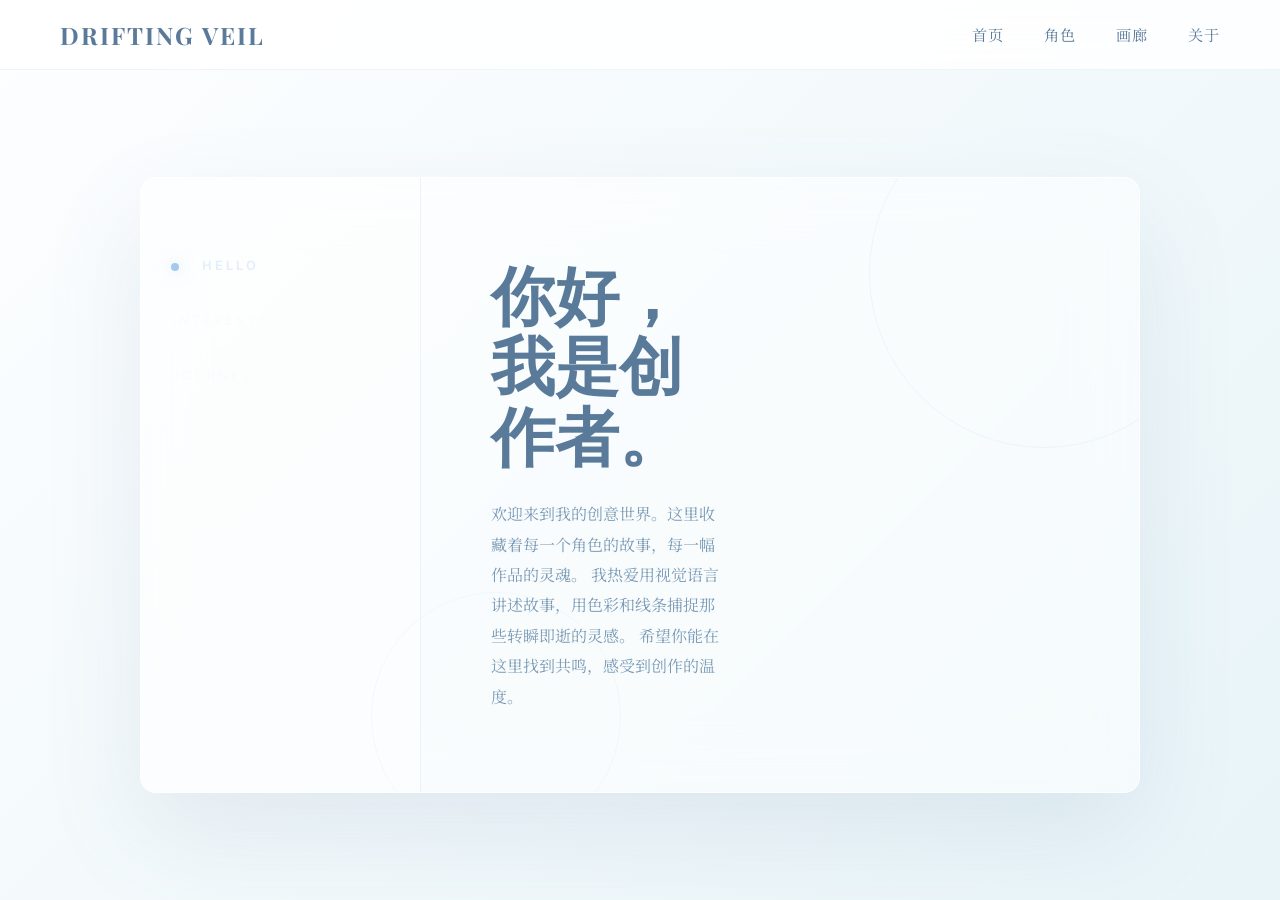
==== about.html @ 8e803399 "Create about.html" ====
<!-- about.html - 关于页面 -->
<!DOCTYPE html>
<html lang="zh-CN">
<head>
    <meta charset="UTF-8">
    <meta name="viewport" content="width=device-width, initial-scale=1.0">
    <title>关于 - Drifting Veil</title>
    
    <link rel="preconnect" href="https://fonts.googleapis.com">
    <link rel="preconnect" href="https://fonts.gstatic.com" crossorigin>
    <link href="https://fonts.googleapis.com/css2?family=Playfair+Display:ital,wght@0,400;0,700;1,400&family=Noto+Serif+SC:wght@400;700&family=Inter:wght@300;400;500;600&family=Dancing+Script:wght@500;600&display=swap" rel="stylesheet">
    
    <script src="https://cdnjs.cloudflare.com/ajax/libs/gsap/3.12.2/gsap.min.js"></script>

    <style>
        :root {
            --primary-blue: #A5C8ED;
            --secondary-blue: #D1E3F8;
            --bg-blue: #F8FAFD;
            --text-blue: #5A7A9A;
            --text-light: #7A9AB5;
            --white: #FFFFFF;
        }

        * {
            margin: 0;
            padding: 0;
            box-sizing: border-box;
        }

        body {
            font-family: 'Inter', 'Noto Serif SC', sans-serif;
            background: linear-gradient(135deg, #fdfeff 0%, #E8F4F8 100%);
            color: var(--text-blue);
            min-height: 100vh;
            display: flex;
            align-items: center;
            justify-content: center;
            overflow-x: hidden;
            padding: 20px;
        }

        /* 导航栏 */
        .navbar {
            position: fixed;
            top: 0;
            left: 0;
            right: 0;
            height: 70px;
            background: rgba(255, 255, 255, 0.85);
            backdrop-filter: blur(20px);
            -webkit-backdrop-filter: blur(20px);
            border-bottom: 1px solid rgba(165, 200, 237, 0.2);
            z-index: 1000;
            display: flex;
            align-items: center;
            justify-content: space-between;
            padding: 0 60px;
        }

        .logo {
            font-family: 'Playfair Display', serif;
            font-size: 1.5rem;
            font-weight: 700;
            color: var(--text-blue);
            letter-spacing: 2px;
        }

        .nav-links {
            display: flex;
            gap: 40px;
            list-style: none;
        }

        .nav-links a {
            text-decoration: none;
            color: var(--text-blue);
            font-size: 0.95rem;
            font-weight: 400;
            letter-spacing: 1px;
            transition: color 0.3s ease;
            position: relative;
        }

        .nav-links a::after {
            content: '';
            position: absolute;
            bottom: -5px;
            left: 0;
            width: 0;
            height: 2px;
            background: var(--primary-blue);
            transition: width 0.3s ease;
        }

        .nav-links a:hover {
            color: var(--primary-blue);
        }

        .nav-links a:hover::after {
            width: 100%;
        }

        /* 主容器 */
        .about-container {
            width: 100%;
            max-width: 1000px;
            min-height: 600px;
            display: flex;
            background: rgba(255, 255, 255, 0.5);
            backdrop-filter: blur(30px);
            -webkit-backdrop-filter: blur(30px);
            border-radius: 16px;
            box-shadow: 0 40px 100px rgba(90, 122, 154, 0.12);
            border: 1px solid rgba(255, 255, 255, 0.8);
            position: relative;
            overflow: hidden;
            margin-top: 70px;
        }

        /* 左侧导航 */
        .nav-sidebar {
            width: 280px;
            padding: 80px 50px;
            display: flex;
            flex-direction: column;
            border-right: 1px solid rgba(165, 200, 237, 0.2);
            position: relative;
            background: rgba(255, 255, 255, 0.3);
        }

        .nav-item {
            font-size: 0.8rem;
            letter-spacing: 3px;
            text-transform: uppercase;
            margin-bottom: 40px;
            cursor: pointer;
            color: var(--text-blue);
            opacity: 0.4;
            transition: all 0.4s ease;
            position: relative;
            font-weight: 600;
            padding-left: 0;
        }

        .nav-item:hover {
            opacity: 0.8;
            padding-left: 15px;
        }

        .nav-item.active {
            opacity: 1;
            padding-left: 25px;
            color: var(--primary-blue);
        }

        /* 指示点 */
        .active-dot {
            position: absolute;
            left: 30px;
            width: 8px;
            height: 8px;
            background: var(--primary-blue);
            border-radius: 50%;
            top: 85px;
            pointer-events: none;
            box-shadow: 0 0 15px rgba(165, 200, 237, 0.6);
        }

        /* 右侧内容区 */
        .content-area {
            flex: 1;
            display: flex;
            padding: 80px 70px;
            align-items: center;
            gap: 60px;
            position: relative;
        }

        .text-part {
            flex: 1.3;
            z-index: 2;
        }

        .greeting {
            font-family: 'Playfair Display', serif;
            font-size: 4rem;
            line-height: 1.1;
            margin-bottom: 30px;
            color: var(--text-blue);
            font-weight: 700;
        }

        .bio-text {
            font-size: 1rem;
            line-height: 1.9;
            color: var(--text-light);
            opacity: 1;
            transform: translateY(0);
        }

        /* 拍立得照片 */
        .photo-part {
            flex: 0.9;
            position: relative;
            display: flex;
            align-items: center;
            justify-content: center;
        }

        .polaroid-frame {
            background: white;
            padding: 15px 15px 55px 15px;
            box-shadow: 0 25px 60px rgba(90, 122, 154, 0.15);
            transform: rotate(3deg);
            width: 280px;
            position: relative;
            overflow: hidden;
            border-radius: 4px;
            transition: all 0.5s ease;
        }

        .polaroid-frame:hover {
            transform: rotate(0deg) scale(1.05);
            box-shadow: 0 30px 70px rgba(90, 122, 154, 0.2);
        }

        .polaroid-frame img {
            width: 100%;
            height: 320px;
            object-fit: cover;
            display: block;
            border-radius: 2px;
        }

        .photo-tag {
            position: absolute;
            bottom: 15px;
            left: 0;
            right: 0;
            text-align: center;
            font-family: 'Dancing Script', cursive;
            font-size: 1.3rem;
            color: var(--primary-blue);
        }

        /* 装饰圆圈 */
        .decor-circle {
            position: absolute;
            width: 350px;
            height: 350px;
            border: 1px solid rgba(165, 200, 237, 0.15);
            border-radius: 50%;
            top: -80px;
            right: -80px;
            z-index: 0;
            pointer-events: none;
        }

        .decor-circle-2 {
            position: absolute;
            width: 250px;
            height: 250px;
            border: 1px solid rgba(165, 200, 237, 0.1);
            border-radius: 50%;
            bottom: -50px;
            left: -50px;
            z-index: 0;
            pointer-events: none;
        }

        /* 响应式 */
        @media (max-width: 1024px) {
            .about-container {
                flex-direction: column;
                max-width: 90vw;
            }

            .nav-sidebar {
                width: 100%;
                flex-direction: row;
                padding: 30px 40px;
                overflow-x: auto;
                border-right: none;
                border-bottom: 1px solid rgba(165, 200, 237, 0.2);
            }

            .nav-item {
                margin-bottom: 0;
                margin-right: 30px;
                white-space: nowrap;
            }

            .active-dot {
                display: none;
            }

            .content-area {
                flex-direction: column-reverse;
                padding: 50px 40px;
                text-align: center;
                gap: 40px;
            }

            .greeting {
                font-size: 3rem;
            }

            .polaroid-frame {
                width: 240px;
                transform: rotate(0);
            }
        }

        @media (max-width: 768px) {
            .navbar {
                padding: 0 20px;
            }

            .nav-links {
                gap: 20px;
                font-size: 0.85rem;
            }

            .content-area {
                padding: 40px 30px;
            }

            .greeting {
                font-size: 2.5rem;
            }

            .bio-text {
                font-size: 0.95rem;
            }
        }
    </style>
</head>
<body>
    <!-- 导航栏 -->
    <nav class="navbar">
        <div class="logo">DRIFTING VEIL</div>
        <ul class="nav-links">
            <li><a href="index.html">首页</a></li>
            <li><a href="characters.html">角色</a></li>
            <li><a href="#gallery">画廊</a></li>
            <li><a href="about.html">关于</a></li>
        </ul>
    </nav>

    <div class="about-container">
        <!-- 侧边导航 -->
        <nav class="nav-sidebar">
            <div class="active-dot"></div>
            <div class="nav-item active" onclick="switchContent(0, this)">Hello</div>
            <div class="nav-item" onclick="switchContent(1, this)">Interests</div>
            <div class="nav-item" onclick="switchContent(2, this)">Journey</div>
            <div class="nav-item" onclick="switchContent(3, this)">Dreams</div>
        </nav>

        <!-- 内容区 -->
        <div class="content-area">
            <div class="decor-circle"></div>
            <div class="decor-circle-2"></div>
            
            <div class="text-part">
                <h1 class="greeting" id="content-title">你好，<br>我是创作者。</h1>
                <p class="bio-text" id="content-text">
                    欢迎来到我的创意世界。这里收藏着每一个角色的故事，每一幅作品的灵魂。
                    我热爱用视觉语言讲述故事，用色彩和线条捕捉那些转瞬即逝的灵感。
                    希望你能在这里找到共鸣，感受到创作的温度。
                </p>
            </div>

            <div class="photo-part">
                <div class="polaroid-frame" id="photo-frame">
                    <img id="main-photo" src="assets/images/about/about-1.jpg" alt="About Me">
                    <div class="photo-tag" id="photo-tag">我的工作室</div>
                </div>
            </div>
        </div>
    </div>

    <!-- 数据文件 -->
    <script src="data/about.js"></script>

    <script>
        // 默认数据（如果没有加载 about.js）
        if (!window.ABOUT_DATA) {
            window.ABOUT_DATA = [
                {
                    title: "你好，<br>我是创作者。",
                    text: "欢迎来到我的创意世界。这里收藏着每一个角色的故事，每一幅作品的灵魂。我热爱用视觉语言讲述故事，用色彩和线条捕捉那些转瞬即逝的灵感。希望你能在这里找到共鸣，感受到创作的温度。",
                    image: "assets/images/about/about-1.jpg",
                    tag: "我的工作室"
                },
                {
                    title: "创作<br>热情。",
                    text: "关于我的兴趣：我热衷于角色设计、插画创作和视觉叙事。对我来说，每一个角色都是一个独立的世界，每一幅画都承载着一段故事。在创作之外，我喜欢收集灵感、阅读奇幻小说和探索新的艺术风格。",
                    image: "assets/images/about/about-2.jpg",
                    tag: "创作日常"
                },
                {
                    title: "漫长的<br>旅程。",
                    text: "一段旅程：从最初的涂鸦到现在的作品集，我的创作之路充满了探索与成长。这些年来，我学会了如何将想象转化为视觉，如何用作品与观众对话。每一次创作都是一次新的冒险。",
                    image: "assets/images/about/about-3.jpg",
                    tag: "成长轨迹"
                },
                {
                    title: "未来的<br>梦想。",
                    text: "未来的梦想：希望能创作出更多打动人心的角色和故事，建立属于自己的创作宇宙。愿每一个看到我作品的人，都能在其中找到属于自己的那份感动和共鸣。让我们一起在创意的海洋中航行。",
                    image: "assets/images/about/about-4.jpg",
                    tag: "梦想之地"
                }
            ];
        }

        const data = window.ABOUT_DATA;

        function switchContent(index, element) {
            // 1. 更新导航状态
            document.querySelectorAll('.nav-item').forEach(item => item.classList.remove('active'));
            element.classList.add('active');

            // 2. 移动指示点（桌面端）
            const dot = document.querySelector('.active-dot');
            if (window.innerWidth > 1024) {
                const targetY = element.offsetTop + 5;
                gsap.to(dot, { 
                    top: targetY + 'px', 
                    duration: 0.6, 
                    ease: "back.out(1.7)" 
                });
            }

            // 3. 内容转场动画
            const timeline = gsap.timeline();

            // 隐藏当前内容
            timeline.to(["#content-title", "#content-text"], {
                opacity: 0,
                y: 20,
                duration: 0.4,
                stagger: 0.08
            });

            timeline.to("#photo-frame", {
                opacity: 0,
                scale: 0.9,
                rotation: 0,
                duration: 0.4
            }, "<");

            // 更新数据
            timeline.call(() => {
                document.getElementById('content-title').innerHTML = data[index].title;
                document.getElementById('content-text').innerText = data[index].text;
                document.getElementById('main-photo').src = data[index].image;
                document.getElementById('photo-tag').innerText = data[index].tag;
            });

            // 显示新内容
            timeline.to(["#content-title", "#content-text"], {
                opacity: 1,
                y: 0,
                duration: 0.6,
                stagger: 0.1,
                ease: "power2.out"
            });

            // 照片框随机旋转效果
            const randomRotation = (Math.random() - 0.5) * 10 + 3;
            timeline.to("#photo-frame", {
                opacity: 1,
                scale: 1,
                rotation: randomRotation,
                duration: 1,
                ease: "elastic.out(1, 0.5)"
            }, "<0.2");
        }

        // 页面加载动画
        window.addEventListener('load', () => {
            gsap.from(".about-container", {
                scale: 0.95,
                opacity: 0,
                duration: 1,
                ease: "power3.out",
                delay: 0.2
            });

            gsap.from(".nav-item", {
                opacity: 0,
                x: -20,
                duration: 0.6,
                stagger: 0.1,
                ease: "power2.out",
                delay: 0.5
            });

            gsap.from([".greeting", ".bio-text"], {
                opacity: 0,
                y: 30,
                duration: 0.8,
                stagger: 0.2,
                ease: "power3.out",
                delay: 0.8
            });

            gsap.from(".polaroid-frame", {
                opacity: 0,
                scale: 0.8,
                rotation: -10,
                duration: 1,
                ease: "back.out(1.7)",
                delay: 1
            });
        });

        // 鼠标跟随效果（照片框）
        const photoFrame = document.getElementById('photo-frame');
        const contentArea = document.querySelector('.content-area');

        contentArea.addEventListener('mousemove', (e) => {
            const rect = contentArea.getBoundingClientRect();
            const x = (e.clientX - rect.left - rect.width / 2) / rect.width;
            const y = (e.clientY - rect.top - rect.height / 2) / rect.height;

            gsap.to(photoFrame, {
                x: x * 15,
                y: y * 15,
                duration: 0.8,
                ease: "power2.out"
            });
        });

        contentArea.addEventListener('mouseleave', () => {
            gsap.to(photoFrame, {
                x: 0,
                y: 0,
                duration: 0.8,
                ease: "power2.out"
            });
        });
    </script>
</body>
</html>
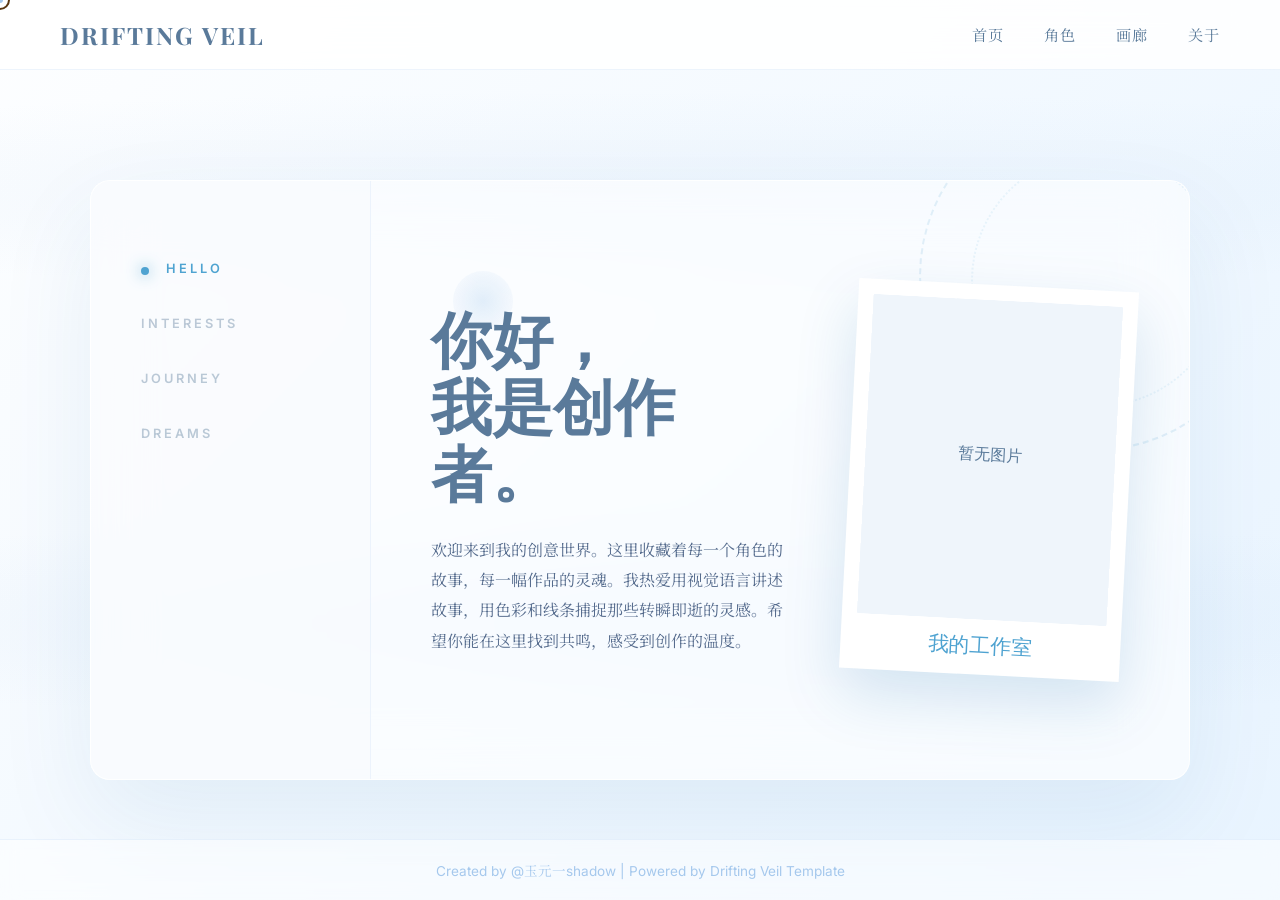
==== commit 3df95ced: "Update about.html" ====
--- a/about.html
+++ b/about.html
@@ -1,14 +1,13 @@
-<!-- about.html - 关于页面 -->
 <!DOCTYPE html>
 <html lang="zh-CN">
 <head>
     <meta charset="UTF-8">
     <meta name="viewport" content="width=device-width, initial-scale=1.0">
-    <title>关于 - Drifting Veil</title>
+    <title>About Me - Drifting Veil</title>
     
     <link rel="preconnect" href="https://fonts.googleapis.com">
     <link rel="preconnect" href="https://fonts.gstatic.com" crossorigin>
-    <link href="https://fonts.googleapis.com/css2?family=Playfair+Display:ital,wght@0,400;0,700;1,400&family=Noto+Serif+SC:wght@400;700&family=Inter:wght@300;400;500;600&family=Dancing+Script:wght@500;600&display=swap" rel="stylesheet">
+    <link href="https://fonts.googleapis.com/css2?family=Playfair+Display:ital,wght@0,400;0,700;1,400&family=Noto+Serif+SC:wght@400;700&family=Inter:wght@300;400;500&family=Dancing+Script:wght@600&display=swap" rel="stylesheet">
     
     <script src="https://cdnjs.cloudflare.com/ajax/libs/gsap/3.12.2/gsap.min.js"></script>
 
@@ -18,8 +17,7 @@
             --secondary-blue: #D1E3F8;
             --bg-blue: #F8FAFD;
             --text-blue: #5A7A9A;
-            --text-light: #7A9AB5;
-            --white: #FFFFFF;
+            --accent-blue: #4FA3D1;
         }
 
         * {
@@ -30,17 +28,41 @@
 
         body {
             font-family: 'Inter', 'Noto Serif SC', sans-serif;
-            background: linear-gradient(135deg, #fdfeff 0%, #E8F4F8 100%);
+            background: linear-gradient(135deg, #fdfeff 0%, #e8f4ff 100%);
             color: var(--text-blue);
-            min-height: 100vh;
-            display: flex;
-            align-items: center;
-            justify-content: center;
             overflow-x: hidden;
-            padding: 20px;
-        }
-
-        /* 导航栏 */
+            cursor: none;
+        }
+
+        /* ================= 自定义光标 ================= */
+        .custom-cursor {
+            position: fixed;
+            width: 20px;
+            height: 20px;
+            border: 2px solid var(--primary-blue);
+            border-radius: 50%;
+            pointer-events: none;
+            z-index: 10000;
+            transition: transform 0.15s ease;
+            mix-blend-mode: difference;
+        }
+
+        .cursor-dot {
+            position: fixed;
+            width: 6px;
+            height: 6px;
+            background: var(--primary-blue);
+            border-radius: 50%;
+            pointer-events: none;
+            z-index: 10001;
+        }
+
+        .custom-cursor.hover {
+            transform: scale(2);
+            background: rgba(165, 200, 237, 0.1);
+        }
+
+        /* ================= 导航栏 ================= */
         .navbar {
             position: fixed;
             top: 0;
@@ -101,32 +123,79 @@
             width: 100%;
         }
 
+        /* ================= 主容器 ================= */
+        .about-wrapper {
+            min-height: 100vh;
+            display: flex;
+            align-items: center;
+            justify-content: center;
+            padding: 100px 20px 40px;
+            position: relative;
+        }
+
+        /* 装饰波浪 */
+        .wave-decoration {
+            position: absolute;
+            width: 100%;
+            height: 100%;
+            top: 0;
+            left: 0;
+            pointer-events: none;
+            overflow: hidden;
+            z-index: 0;
+        }
+
+        .wave {
+            position: absolute;
+            width: 200%;
+            height: 200px;
+            background: radial-gradient(ellipse at center, rgba(165, 200, 237, 0.1) 0%, transparent 70%);
+            border-radius: 50%;
+            animation: waveFloat 15s ease-in-out infinite;
+        }
+
+        .wave-1 {
+            top: 10%;
+            left: -50%;
+            animation-delay: 0s;
+        }
+
+        .wave-2 {
+            bottom: 20%;
+            right: -50%;
+            animation-delay: 5s;
+        }
+
+        @keyframes waveFloat {
+            0%, 100% { transform: translateY(0) scale(1); }
+            50% { transform: translateY(-30px) scale(1.1); }
+        }
+
         /* 主容器 */
         .about-container {
             width: 100%;
-            max-width: 1000px;
+            max-width: 1100px;
             min-height: 600px;
             display: flex;
-            background: rgba(255, 255, 255, 0.5);
+            background: rgba(255, 255, 255, 0.6);
             backdrop-filter: blur(30px);
-            -webkit-backdrop-filter: blur(30px);
-            border-radius: 16px;
-            box-shadow: 0 40px 100px rgba(90, 122, 154, 0.12);
+            border-radius: 20px;
+            box-shadow: 0 40px 100px rgba(0, 94, 158, 0.08);
             border: 1px solid rgba(255, 255, 255, 0.8);
             position: relative;
+            z-index: 1;
             overflow: hidden;
-            margin-top: 70px;
-        }
-
-        /* 左侧导航 */
+        }
+
+        /* ================= 左侧：标签导航 ================= */
         .nav-sidebar {
             width: 280px;
             padding: 80px 50px;
             display: flex;
             flex-direction: column;
-            border-right: 1px solid rgba(165, 200, 237, 0.2);
+            border-right: 1px solid rgba(165, 200, 237, 0.15);
             position: relative;
-            background: rgba(255, 255, 255, 0.3);
+            background: rgba(248, 250, 253, 0.5);
         }
 
         .nav-item {
@@ -137,10 +206,10 @@
             cursor: pointer;
             color: var(--text-blue);
             opacity: 0.4;
-            transition: all 0.4s ease;
+            transition: all 0.4s cubic-bezier(0.34, 1.56, 0.64, 1);
             position: relative;
             font-weight: 600;
-            padding-left: 0;
+                        padding-left: 0;
         }
 
         .nav-item:hover {
@@ -151,27 +220,27 @@
         .nav-item.active {
             opacity: 1;
             padding-left: 25px;
-            color: var(--primary-blue);
-        }
-
-        /* 指示点 */
+            color: var(--accent-blue);
+        }
+
+        /* 蓝色指示点 */
         .active-dot {
             position: absolute;
-            left: 30px;
+            left: 50px;
             width: 8px;
             height: 8px;
-            background: var(--primary-blue);
+            background: var(--accent-blue);
             border-radius: 50%;
-            top: 85px;
-            pointer-events: none;
-            box-shadow: 0 0 15px rgba(165, 200, 237, 0.6);
-        }
-
-        /* 右侧内容区 */
+            top: 86px;
+            box-shadow: 0 0 15px var(--accent-blue);
+            transition: all 0.6s cubic-bezier(0.34, 1.56, 0.64, 1);
+        }
+
+        /* ================= 右侧：内容区 ================= */
         .content-area {
             flex: 1;
             display: flex;
-            padding: 80px 70px;
+            padding: 80px 60px;
             align-items: center;
             gap: 60px;
             position: relative;
@@ -184,7 +253,7 @@
 
         .greeting {
             font-family: 'Playfair Display', serif;
-            font-size: 4rem;
+            font-size: 3.8rem;
             line-height: 1.1;
             margin-bottom: 30px;
             color: var(--text-blue);
@@ -194,7 +263,13 @@
         .bio-text {
             font-size: 1rem;
             line-height: 1.9;
-            color: var(--text-light);
+            color: #556B8D;
+            opacity: 0;
+            transform: translateY(20px);
+            transition: all 0.6s ease;
+        }
+
+        .bio-text.show {
             opacity: 1;
             transform: translateY(0);
         }
@@ -211,18 +286,17 @@
         .polaroid-frame {
             background: white;
             padding: 15px 15px 55px 15px;
-            box-shadow: 0 25px 60px rgba(90, 122, 154, 0.15);
+            box-shadow: 0 25px 60px rgba(0, 94, 158, 0.15);
             transform: rotate(3deg);
             width: 280px;
             position: relative;
-            overflow: hidden;
-            border-radius: 4px;
-            transition: all 0.5s ease;
+            overflow: visible;
+            transition: all 0.8s cubic-bezier(0.34, 1.56, 0.64, 1);
         }
 
         .polaroid-frame:hover {
             transform: rotate(0deg) scale(1.05);
-            box-shadow: 0 30px 70px rgba(90, 122, 154, 0.2);
+            box-shadow: 0 30px 70px rgba(0, 94, 158, 0.25);
         }
 
         .polaroid-frame img {
@@ -237,11 +311,12 @@
             position: absolute;
             bottom: 15px;
             left: 0;
-            right: 0;
+            width: 100%;
             text-align: center;
             font-family: 'Dancing Script', cursive;
             font-size: 1.3rem;
-            color: var(--primary-blue);
+            color: var(--accent-blue);
+            padding: 0 15px;
         }
 
         /* 装饰圆圈 */
@@ -249,46 +324,120 @@
             position: absolute;
             width: 350px;
             height: 350px;
-            border: 1px solid rgba(165, 200, 237, 0.15);
+            border: 2px dashed rgba(79, 163, 209, 0.15);
             border-radius: 50%;
             top: -80px;
             right: -80px;
             z-index: 0;
-            pointer-events: none;
-        }
-
-        .decor-circle-2 {
+            animation: rotateCircle 30s linear infinite;
+        }
+
+        @keyframes rotateCircle {
+            from { transform: rotate(0deg); }
+            to { transform: rotate(360deg); }
+        }
+
+        .decor-circle::before {
+            content: '';
             position: absolute;
             width: 250px;
             height: 250px;
-            border: 1px solid rgba(165, 200, 237, 0.1);
+            border: 2px dotted rgba(79, 163, 209, 0.1);
             border-radius: 50%;
-            bottom: -50px;
-            left: -50px;
-            z-index: 0;
+            top: 50px;
+            left: 50px;
+        }
+
+        /* 漂浮装饰元素 */
+        .float-element {
+            position: absolute;
+            width: 60px;
+            height: 60px;
+            border-radius: 50%;
+            background: radial-gradient(circle, rgba(165, 200, 237, 0.3), transparent);
             pointer-events: none;
-        }
-
-        /* 响应式 */
-        @media (max-width: 1024px) {
+            animation: floatAround 20s ease-in-out infinite;
+        }
+
+        .float-element-1 {
+            top: 15%;
+            left: 10%;
+            animation-delay: 0s;
+        }
+
+        .float-element-2 {
+            bottom: 20%;
+            right: 15%;
+            animation-delay: 7s;
+        }
+
+        @keyframes floatAround {
+            0%, 100% { transform: translate(0, 0) scale(1); }
+            25% { transform: translate(30px, -30px) scale(1.2); }
+            50% { transform: translate(-20px, 20px) scale(0.8); }
+            75% { transform: translate(40px, 10px) scale(1.1); }
+        }
+
+        /* 页脚 */
+        footer {
+            position: fixed;
+            bottom: 0;
+            left: 0;
+            right: 0;
+            padding: 20px;
+            text-align: center;
+            color: var(--primary-blue);
+            font-size: 0.85rem;
+            background: rgba(255, 255, 255, 0.5);
+            backdrop-filter: blur(10px);
+            border-top: 1px solid rgba(165, 200, 237, 0.2);
+            z-index: 100;
+        }
+
+        /* 移动端适配 */
+        @media (max-width: 968px) {
+            body {
+                cursor: auto;
+            }
+
+            .custom-cursor, .cursor-dot {
+                display: none;
+            }
+
+            .navbar {
+                padding: 0 20px;
+            }
+
+            .nav-links {
+                gap: 20px;
+                font-size: 0.85rem;
+            }
+
             .about-container {
                 flex-direction: column;
-                max-width: 90vw;
+                min-height: auto;
             }
 
             .nav-sidebar {
                 width: 100%;
                 flex-direction: row;
-                padding: 30px 40px;
+                padding: 30px 20px;
                 overflow-x: auto;
                 border-right: none;
-                border-bottom: 1px solid rgba(165, 200, 237, 0.2);
+                border-bottom: 1px solid rgba(165, 200, 237, 0.15);
+                gap: 10px;
             }
 
             .nav-item {
                 margin-bottom: 0;
                 margin-right: 30px;
                 white-space: nowrap;
+                font-size: 0.75rem;
+            }
+
+            .nav-item:hover,
+            .nav-item.active {
+                padding-left: 0;
             }
 
             .active-dot {
@@ -297,251 +446,289 @@
 
             .content-area {
                 flex-direction: column-reverse;
-                padding: 50px 40px;
+                padding: 50px 30px;
                 text-align: center;
                 gap: 40px;
             }
 
             .greeting {
-                font-size: 3rem;
+                font-size: 2.5rem;
+            }
+
+            .bio-text {
+                font-size: 0.95rem;
             }
 
             .polaroid-frame {
                 width: 240px;
                 transform: rotate(0);
             }
-        }
-
-        @media (max-width: 768px) {
-            .navbar {
-                padding: 0 20px;
-            }
-
-            .nav-links {
-                gap: 20px;
-                font-size: 0.85rem;
-            }
-
-            .content-area {
-                padding: 40px 30px;
-            }
-
-            .greeting {
-                font-size: 2.5rem;
-            }
-
-            .bio-text {
-                font-size: 0.95rem;
+
+            .polaroid-frame img {
+                height: 280px;
+            }
+
+            .decor-circle {
+                width: 250px;
+                height: 250px;
+                top: -50px;
+                right: -50px;
             }
         }
     </style>
 </head>
 <body>
+    <!-- 自定义光标 -->
+    <div class="custom-cursor"></div>
+    <div class="cursor-dot"></div>
+
     <!-- 导航栏 -->
     <nav class="navbar">
         <div class="logo">DRIFTING VEIL</div>
         <ul class="nav-links">
             <li><a href="index.html">首页</a></li>
             <li><a href="characters.html">角色</a></li>
-            <li><a href="#gallery">画廊</a></li>
+            <li><a href="gallery.html">画廊</a></li>
             <li><a href="about.html">关于</a></li>
         </ul>
     </nav>
 
-    <div class="about-container">
-        <!-- 侧边导航 -->
-        <nav class="nav-sidebar">
-            <div class="active-dot"></div>
-            <div class="nav-item active" onclick="switchContent(0, this)">Hello</div>
-            <div class="nav-item" onclick="switchContent(1, this)">Interests</div>
-            <div class="nav-item" onclick="switchContent(2, this)">Journey</div>
-            <div class="nav-item" onclick="switchContent(3, this)">Dreams</div>
-        </nav>
-
-        <!-- 内容区 -->
-        <div class="content-area">
-            <div class="decor-circle"></div>
-            <div class="decor-circle-2"></div>
-            
-            <div class="text-part">
-                <h1 class="greeting" id="content-title">你好，<br>我是创作者。</h1>
-                <p class="bio-text" id="content-text">
-                    欢迎来到我的创意世界。这里收藏着每一个角色的故事，每一幅作品的灵魂。
-                    我热爱用视觉语言讲述故事，用色彩和线条捕捉那些转瞬即逝的灵感。
-                    希望你能在这里找到共鸣，感受到创作的温度。
-                </p>
-            </div>
-
-            <div class="photo-part">
-                <div class="polaroid-frame" id="photo-frame">
-                    <img id="main-photo" src="assets/images/about/about-1.jpg" alt="About Me">
-                    <div class="photo-tag" id="photo-tag">我的工作室</div>
+    <!-- 主内容 -->
+    <div class="about-wrapper">
+        <!-- 装饰波浪 -->
+        <div class="wave-decoration">
+            <div class="wave wave-1"></div>
+            <div class="wave wave-2"></div>
+        </div>
+
+        <div class="about-container">
+            <!-- 侧边导航 -->
+            <nav class="nav-sidebar">
+                <div class="active-dot" id="activeDot"></div>
+                <div class="nav-item active" data-index="0">Hello</div>
+                <div class="nav-item" data-index="1">Interests</div>
+                <div class="nav-item" data-index="2">Journey</div>
+                <div class="nav-item" data-index="3">Dreams</div>
+            </nav>
+
+            <!-- 内容区 -->
+            <div class="content-area">
+                <div class="decor-circle"></div>
+                <div class="float-element float-element-1"></div>
+                <div class="float-element float-element-2"></div>
+                
+                <div class="text-part">
+                    <h1 class="greeting" id="contentTitle">你好，<br>我是创作者。</h1>
+                    <p class="bio-text show" id="contentText">
+                        欢迎来到我的创意世界。这里收藏着每一个角色的故事，每一幅作品的灵魂。
+                    </p>
+                </div>
+
+                <div class="photo-part">
+                    <div class="polaroid-frame" id="photoFrame">
+                        <img id="mainPhoto" src="assets/images/about/about-1.jpg" alt="About Me">
+                        <div class="photo-tag" id="photoTag">我的工作室</div>
+                    </div>
                 </div>
             </div>
         </div>
     </div>
 
+    <footer>
+        <p>Created by @玉元一shadow | Powered by Drifting Veil Template</p>
+    </footer>
+
     <!-- 数据文件 -->
     <script src="data/about.js"></script>
 
     <script>
-        // 默认数据（如果没有加载 about.js）
-        if (!window.ABOUT_DATA) {
-            window.ABOUT_DATA = [
-                {
-                    title: "你好，<br>我是创作者。",
-                    text: "欢迎来到我的创意世界。这里收藏着每一个角色的故事，每一幅作品的灵魂。我热爱用视觉语言讲述故事，用色彩和线条捕捉那些转瞬即逝的灵感。希望你能在这里找到共鸣，感受到创作的温度。",
-                    image: "assets/images/about/about-1.jpg",
-                    tag: "我的工作室"
-                },
-                {
-                    title: "创作<br>热情。",
-                    text: "关于我的兴趣：我热衷于角色设计、插画创作和视觉叙事。对我来说，每一个角色都是一个独立的世界，每一幅画都承载着一段故事。在创作之外，我喜欢收集灵感、阅读奇幻小说和探索新的艺术风格。",
-                    image: "assets/images/about/about-2.jpg",
-                    tag: "创作日常"
-                },
-                {
-                    title: "漫长的<br>旅程。",
-                    text: "一段旅程：从最初的涂鸦到现在的作品集，我的创作之路充满了探索与成长。这些年来，我学会了如何将想象转化为视觉，如何用作品与观众对话。每一次创作都是一次新的冒险。",
-                    image: "assets/images/about/about-3.jpg",
-                    tag: "成长轨迹"
-                },
-                {
-                    title: "未来的<br>梦想。",
-                    text: "未来的梦想：希望能创作出更多打动人心的角色和故事，建立属于自己的创作宇宙。愿每一个看到我作品的人，都能在其中找到属于自己的那份感动和共鸣。让我们一起在创意的海洋中航行。",
-                    image: "assets/images/about/about-4.jpg",
-                    tag: "梦想之地"
-                }
-            ];
-        }
-
-        const data = window.ABOUT_DATA;
+        // ================= 自定义光标 =================
+        const cursor = document.querySelector('.custom-cursor');
+        const cursorDot = document.querySelector('.cursor-dot');
+        
+        let mouseX = 0, mouseY = 0;
+        let cursorX = 0, cursorY = 0;
+        let dotX = 0, dotY = 0;
+
+        document.addEventListener('mousemove', (e) => {
+            mouseX = e.clientX;
+            mouseY = e.clientY;
+        });
+
+        function animateCursor() {
+            cursorX += (mouseX - cursorX) * 0.15;
+            cursorY += (mouseY - cursorY) * 0.15;
+            cursor.style.transform = `translate(${cursorX - 10}px, ${cursorY - 10}px)`;
+
+            dotX += (mouseX - dotX) * 0.25;
+            dotY += (mouseY - dotY) * 0.25;
+            cursorDot.style.transform = `translate(${dotX - 3}px, ${dotY - 3}px)`;
+
+            requestAnimationFrame(animateCursor);
+        }
+        animateCursor();
+
+        // 悬停效果
+        document.querySelectorAll('a, .nav-item, .polaroid-frame').forEach(el => {
+            el.addEventListener('mouseenter', () => cursor.classList.add('hover'));
+            el.addEventListener('mouseleave', () => cursor.classList.remove('hover'));
+        });
+
+        // ================= 数据加载与切换 =================
+        const aboutData = window.ABOUT_DATA || [
+            {
+                title: "你好，<br>我是创作者。",
+                text: "欢迎来到我的创意世界。",
+                image: "assets/images/about/about-1.jpg",
+                tag: "我的工作室"
+            }
+        ];
+
+        const navItems = document.querySelectorAll('.nav-item');
+        const activeDot = document.getElementById('activeDot');
+        const contentTitle = document.getElementById('contentTitle');
+        const contentText = document.getElementById('contentText');
+        const mainPhoto = document.getElementById('mainPhoto');
+        const photoTag = document.getElementById('photoTag');
+        const photoFrame = document.getElementById('photoFrame');
+
+        // 初始化
+        updateContent(0);
+
+        // 导航点击事件
+        navItems.forEach((item, index) => {
+            item.addEventListener('click', () => {
+                switchContent(index, item);
+            });
+        });
 
         function switchContent(index, element) {
-            // 1. 更新导航状态
-            document.querySelectorAll('.nav-item').forEach(item => item.classList.remove('active'));
+            // 更新导航状态
+            navItems.forEach(item => item.classList.remove('active'));
             element.classList.add('active');
 
-            // 2. 移动指示点（桌面端）
-            const dot = document.querySelector('.active-dot');
-            if (window.innerWidth > 1024) {
-                const targetY = element.offsetTop + 5;
-                gsap.to(dot, { 
-                    top: targetY + 'px', 
-                    duration: 0.6, 
-                    ease: "back.out(1.7)" 
+            // 移动指示点（桌面端）
+            if (window.innerWidth > 968) {
+                const offsetTop = element.offsetTop;
+                gsap.to(activeDot, {
+                    y: offsetTop - 6,
+                    duration: 0.6,
+                    ease: "back.out(1.7)"
                 });
             }
 
-            // 3. 内容转场动画
+            // 内容转场动画
             const timeline = gsap.timeline();
 
             // 隐藏当前内容
-            timeline.to(["#content-title", "#content-text"], {
+            timeline.to([contentTitle, contentText, photoFrame], {
                 opacity: 0,
                 y: 20,
                 duration: 0.4,
-                stagger: 0.08
+                stagger: 0.1,
+                onComplete: () => {
+                    updateContent(index);
+                }
             });
 
-            timeline.to("#photo-frame", {
-                opacity: 0,
-                scale: 0.9,
-                rotation: 0,
-                duration: 0.4
-            }, "<");
-
-            // 更新数据
-            timeline.call(() => {
-                document.getElementById('content-title').innerHTML = data[index].title;
-                document.getElementById('content-text').innerText = data[index].text;
-                document.getElementById('main-photo').src = data[index].image;
-                document.getElementById('photo-tag').innerText = data[index].tag;
-            });
-
             // 显示新内容
-            timeline.to(["#content-title", "#content-text"], {
+            timeline.to([contentTitle, contentText, photoFrame], {
                 opacity: 1,
                 y: 0,
                 duration: 0.6,
                 stagger: 0.1,
                 ease: "power2.out"
             });
-
-            // 照片框随机旋转效果
-            const randomRotation = (Math.random() - 0.5) * 10 + 3;
-            timeline.to("#photo-frame", {
-                opacity: 1,
-                scale: 1,
+            
+            // 照片框随机旋转
+            const randomRotation = (Math.random() - 0.5) * 12;
+            gsap.to(photoFrame, {
                 rotation: randomRotation,
                 duration: 1,
                 ease: "elastic.out(1, 0.5)"
-            }, "<0.2");
-        }
-
-        // 页面加载动画
-        window.addEventListener('load', () => {
-            gsap.from(".about-container", {
-                scale: 0.95,
-                opacity: 0,
+            });
+        }
+
+        function updateContent(index) {
+            const data = aboutData[index];
+            contentTitle.innerHTML = data.title;
+            contentText.textContent = data.text;
+            mainPhoto.src = data.image;
+            photoTag.textContent = data.tag;
+
+            // 图片加载失败处理
+            mainPhoto.onerror = () => {
+                mainPhoto.src = 'data:image/svg+xml,%3Csvg xmlns="http://www.w3.org/2000/svg" width="280" height="320"%3E%3Crect fill="%23EFF5FB" width="280" height="320"/%3E%3Ctext x="50%25" y="50%25" text-anchor="middle" fill="%235A7A9A" font-size="16" font-family="system-ui"%3E暂无图片%3C/text%3E%3C/svg%3E';
+            };
+        }
+
+        // ================= 入场动画 =================
+        gsap.from('.about-container', {
+            scale: 0.95,
+            opacity: 0,
+            duration: 1,
+            ease: "power3.out",
+            delay: 0.2
+        });
+
+        gsap.from('.nav-item', {
+            opacity: 0,
+            x: -30,
+            duration: 0.6,
+            stagger: 0.1,
+            ease: "power2.out",
+            delay: 0.5
+        });
+
+        gsap.from([contentTitle, contentText], {
+            opacity: 0,
+            y: 30,
+            duration: 0.8,
+            stagger: 0.2,
+            ease: "power2.out",
+            delay: 0.7
+        });
+
+        gsap.from(photoFrame, {
+            opacity: 0,
+            scale: 0.8,
+            rotation: -15,
+            duration: 1,
+            ease: "elastic.out(1, 0.5)",
+            delay: 0.9
+        });
+
+        // ================= 鼠标视差效果 =================
+        document.addEventListener('mousemove', (e) => {
+            const xNormal = (e.clientX / window.innerWidth) - 0.5;
+            const yNormal = (e.clientY / window.innerHeight) - 0.5;
+
+            // 照片框视差
+            gsap.to(photoFrame, {
+                x: xNormal * 20,
+                y: yNormal * 20,
                 duration: 1,
-                ease: "power3.out",
-                delay: 0.2
-            });
-
-            gsap.from(".nav-item", {
-                opacity: 0,
-                x: -20,
-                duration: 0.6,
-                stagger: 0.1,
-                ease: "power2.out",
-                delay: 0.5
-            });
-
-            gsap.from([".greeting", ".bio-text"], {
-                opacity: 0,
-                y: 30,
-                duration: 0.8,
-                stagger: 0.2,
-                ease: "power3.out",
-                delay: 0.8
-            });
-
-            gsap.from(".polaroid-frame", {
-                opacity: 0,
-                scale: 0.8,
-                rotation: -10,
-                duration: 1,
-                ease: "back.out(1.7)",
-                delay: 1
-            });
-        });
-
-        // 鼠标跟随效果（照片框）
-        const photoFrame = document.getElementById('photo-frame');
-        const contentArea = document.querySelector('.content-area');
-
-        contentArea.addEventListener('mousemove', (e) => {
-            const rect = contentArea.getBoundingClientRect();
-            const x = (e.clientX - rect.left - rect.width / 2) / rect.width;
-            const y = (e.clientY - rect.top - rect.height / 2) / rect.height;
-
-            gsap.to(photoFrame, {
-                x: x * 15,
-                y: y * 15,
-                duration: 0.8,
                 ease: "power2.out"
             });
-        });
-
-        contentArea.addEventListener('mouseleave', () => {
-            gsap.to(photoFrame, {
-                x: 0,
-                y: 0,
-                duration: 0.8,
+
+            // 装饰圆圈视差
+            gsap.to('.decor-circle', {
+                x: -xNormal * 30,
+                y: -yNormal * 30,
+                duration: 1.5,
                 ease: "power2.out"
+            });
+
+            // 漂浮元素视差
+            gsap.to('.float-element', {
+                x: xNormal * 40,
+                y: yNormal * 40,
+                duration: 2,
+                ease: "power1.out",
+                stagger: 0.1
             });
         });
     </script>
 </body>
 </html>
+
